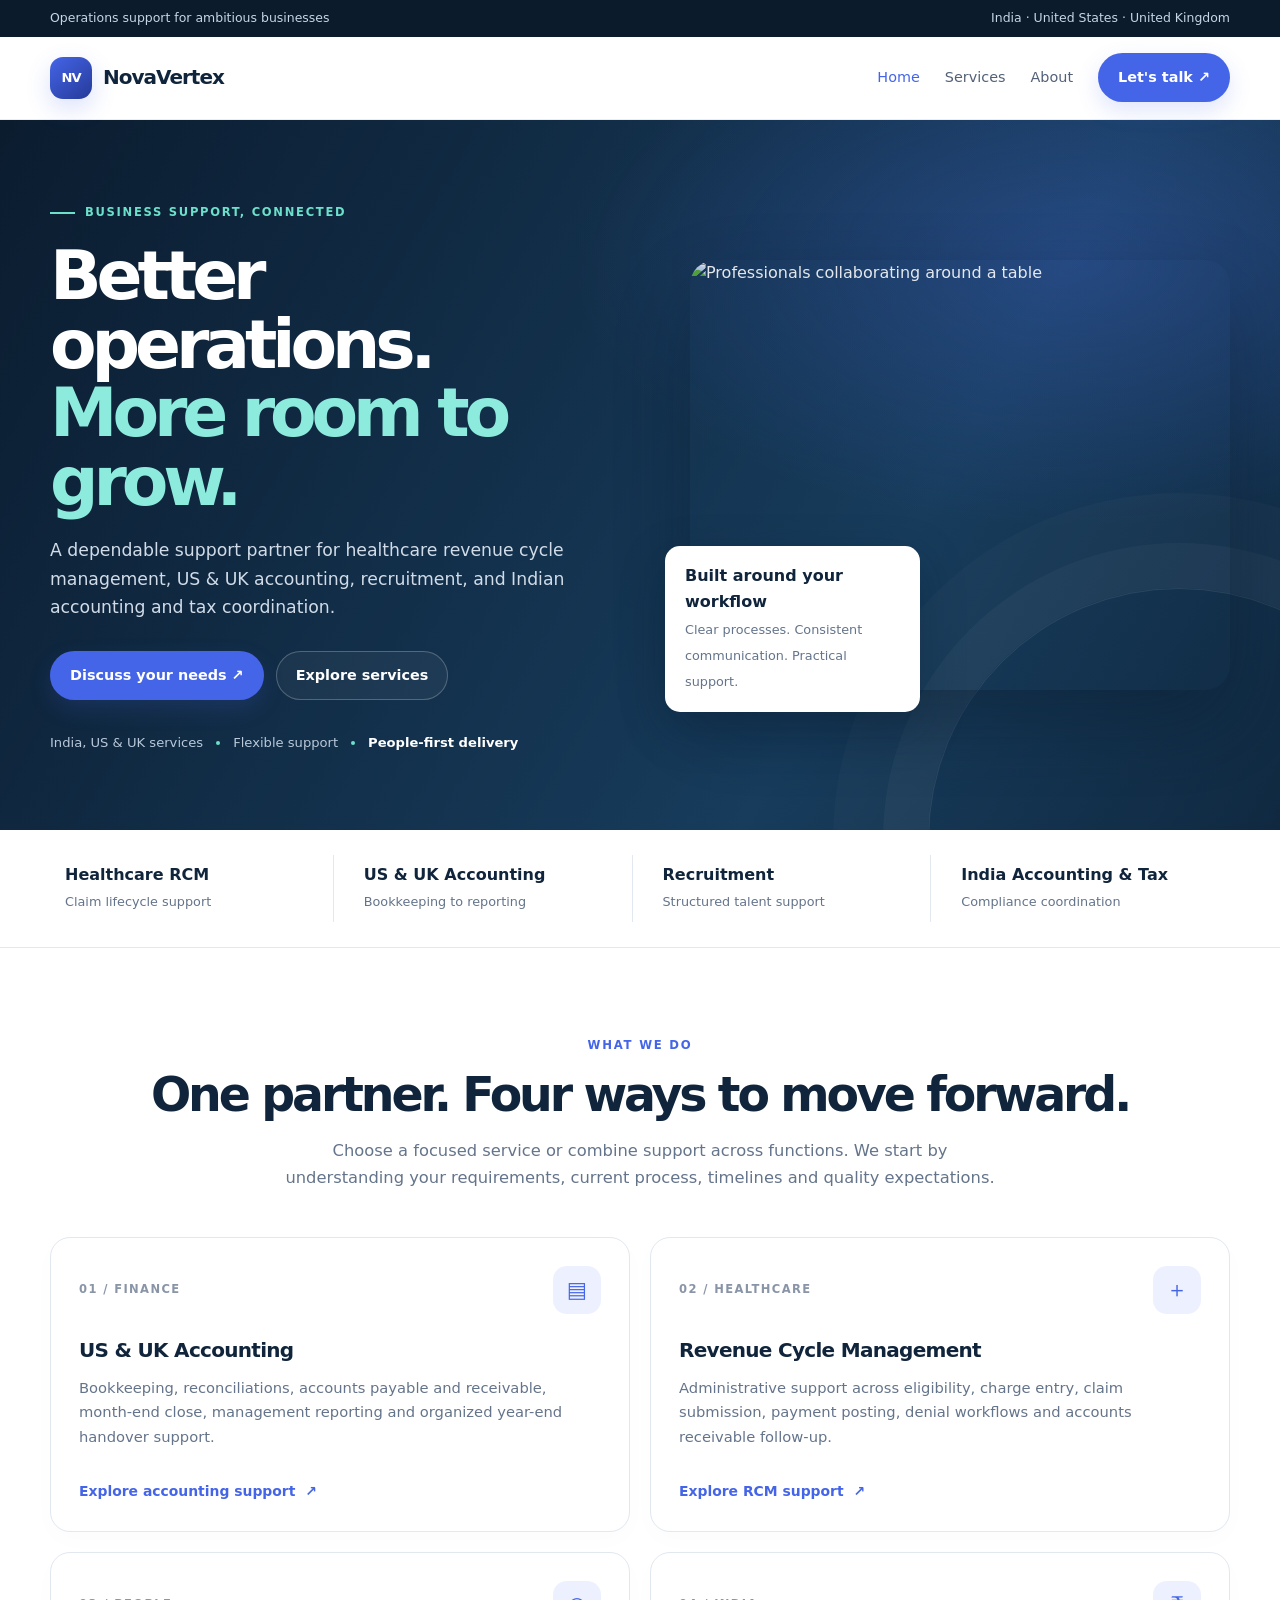
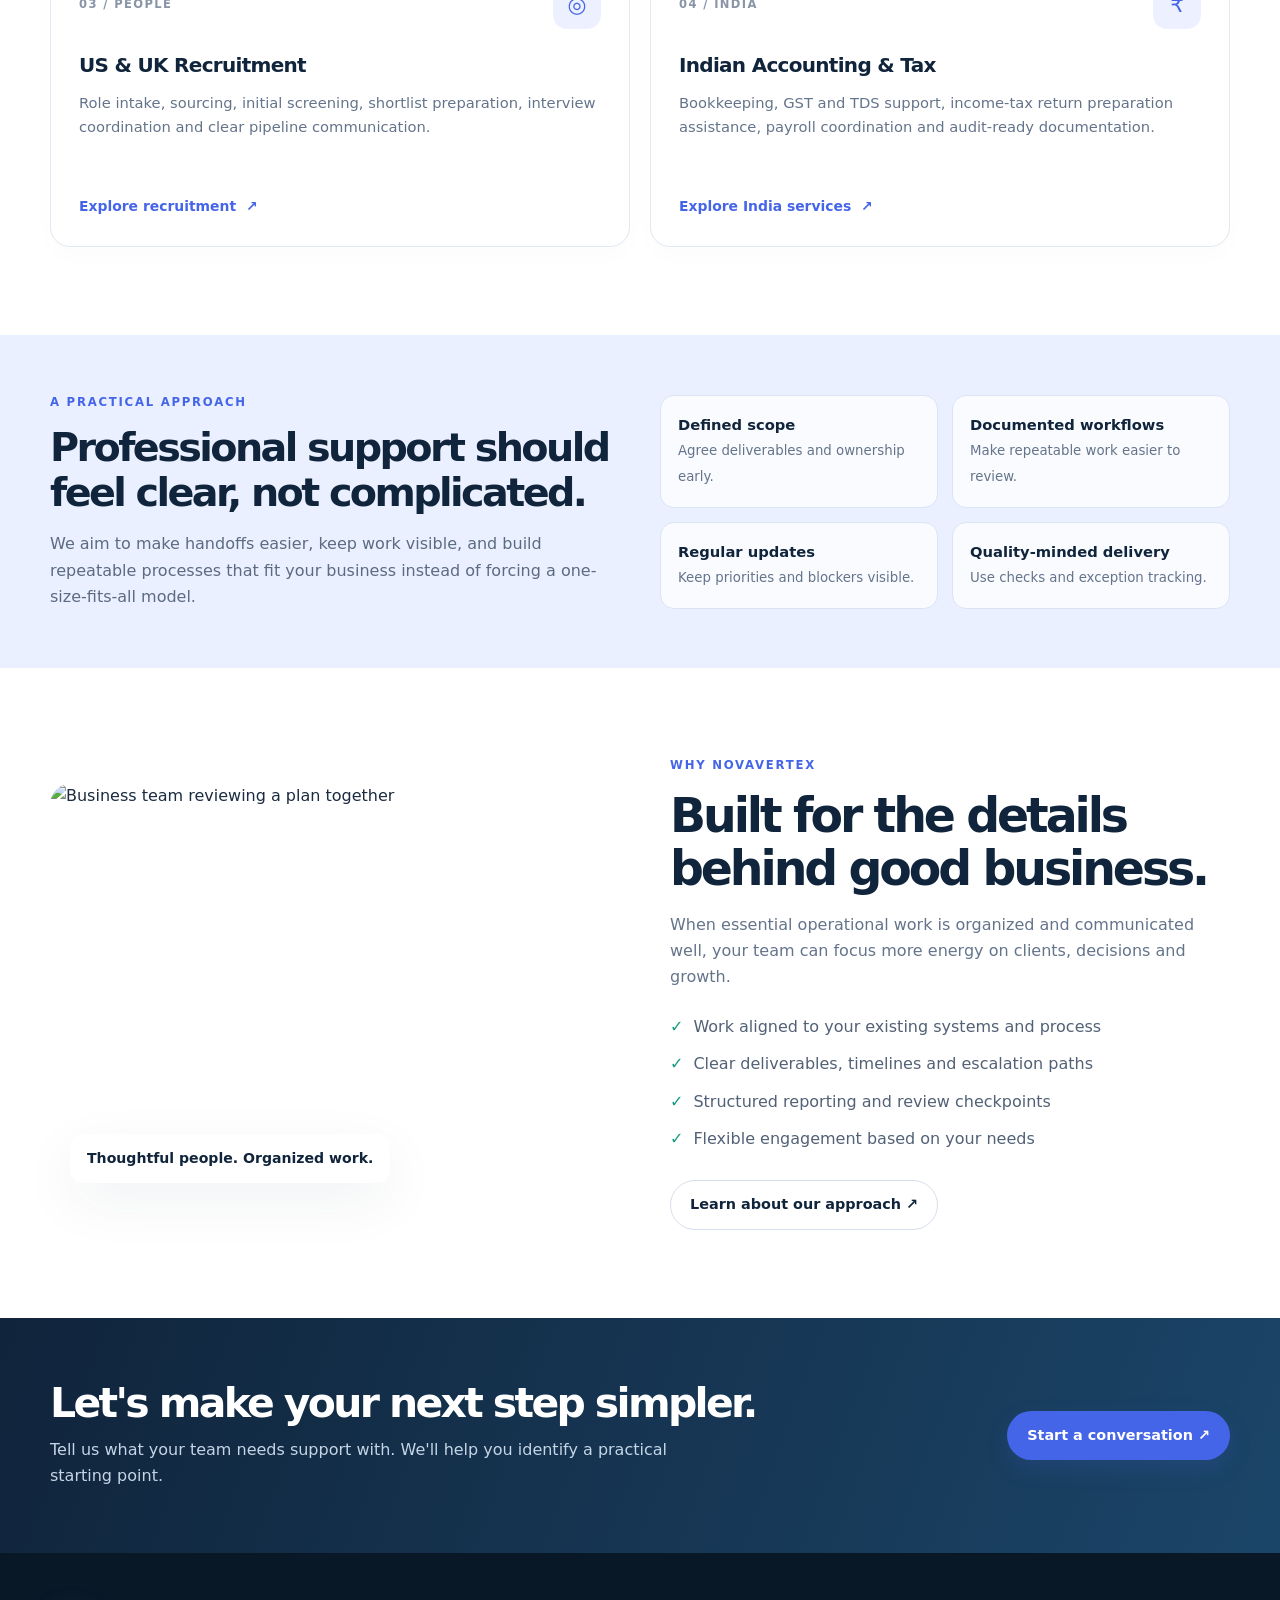
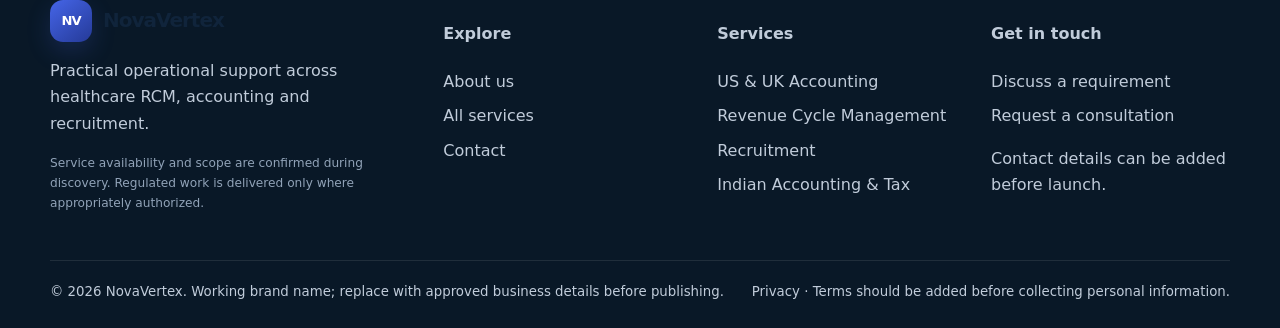
==== index.html @ 3c60eb8e "Add files via upload" ====
<!doctype html>
<html lang="en"><head><meta charset="utf-8"><meta name="viewport" content="width=device-width, initial-scale=1">
<meta name="description" content="NovaVertex supports healthcare RCM, US and UK accounting, recruitment, and Indian accounting and tax coordination."><title>Business Support Services | NovaVertex</title><link rel="stylesheet" href="styles.css"></head><body>
<div class="topbar"><div class="wrap"><span>Operations support for ambitious businesses</span><span>India · United States · United Kingdom</span></div></div>
<header><div class="wrap nav"><a class="brand" href="index.html"><span class="logo">NV</span><span>NovaVertex</span></a><nav class="navlinks" aria-label="Main navigation"><a href="index.html">Home</a><a href="services.html">Services</a><a href="about.html">About</a><a href="contact.html" class="btn btn-primary">Let's talk ↗</a></nav></div></header>
<main><section class="hero"><div class="wrap hero-grid"><div><div class="eyebrow">Business support, connected</div><h1>Better operations.<br><em>More room to grow.</em></h1><p class="hero-copy">A dependable support partner for healthcare revenue cycle management, US & UK accounting, recruitment, and Indian accounting and tax coordination.</p><div class="actions"><a class="btn btn-primary" href="contact.html">Discuss your needs ↗</a><a class="btn btn-outline" href="services.html">Explore services</a></div><div class="hero-meta"><span>India, US & UK services</span><i class="dot"></i><span>Flexible support</span><i class="dot"></i><span><b>People-first delivery</b></span></div></div><div class="hero-photo"><img src="https://images.unsplash.com/photo-1521737711867-e3b97375f902?auto=format&fit=crop&w=1200&q=85" alt="Professionals collaborating around a table"><div class="photo-card"><strong>Built around your workflow</strong><span>Clear processes. Consistent communication. Practical support.</span></div></div></div></section>
<section class="stats"><div class="wrap stats-grid"><div class="stat"><strong>Healthcare RCM</strong><span>Claim lifecycle support</span></div><div class="stat"><strong>US & UK Accounting</strong><span>Bookkeeping to reporting</span></div><div class="stat"><strong>Recruitment</strong><span>Structured talent support</span></div><div class="stat"><strong>India Accounting & Tax</strong><span>Compliance coordination</span></div></div></section>
<section class="section"><div class="wrap center"><div class="kicker">What we do</div><h2>One partner. Four ways to move forward.</h2><p class="intro">Choose a focused service or combine support across functions. We start by understanding your requirements, current process, timelines and quality expectations.</p><div class="service-grid">
<article class="service"><div class="service-top"><span class="service-num">01 / FINANCE</span><span class="service-icon">▤</span></div><h3>US & UK Accounting</h3><p>Bookkeeping, reconciliations, accounts payable and receivable, month-end close, management reporting and organized year-end handover support.</p><a href="us-uk-accounting.html">Explore accounting support <span>↗</span></a></article>
<article class="service"><div class="service-top"><span class="service-num">02 / HEALTHCARE</span><span class="service-icon">＋</span></div><h3>Revenue Cycle Management</h3><p>Administrative support across eligibility, charge entry, claim submission, payment posting, denial workflows and accounts receivable follow-up.</p><a href="rcm.html">Explore RCM support <span>↗</span></a></article>
<article class="service"><div class="service-top"><span class="service-num">03 / PEOPLE</span><span class="service-icon">◎</span></div><h3>US & UK Recruitment</h3><p>Role intake, sourcing, initial screening, shortlist preparation, interview coordination and clear pipeline communication.</p><a href="recruitment.html">Explore recruitment <span>↗</span></a></article>
<article class="service"><div class="service-top"><span class="service-num">04 / INDIA</span><span class="service-icon">₹</span></div><h3>Indian Accounting & Tax</h3><p>Bookkeeping, GST and TDS support, income-tax return preparation assistance, payroll coordination and audit-ready documentation.</p><a href="india-accounting-tax.html">Explore India services <span>↗</span></a></article>
</div></div></section>
<section class="feature-band"><div class="wrap band-grid"><div><div class="kicker">A practical approach</div><h2>Professional support should feel clear, not complicated.</h2><p>We aim to make handoffs easier, keep work visible, and build repeatable processes that fit your business instead of forcing a one-size-fits-all model.</p></div><div class="band-list"><div class="band-item"><b>Defined scope</b><small>Agree deliverables and ownership early.</small></div><div class="band-item"><b>Documented workflows</b><small>Make repeatable work easier to review.</small></div><div class="band-item"><b>Regular updates</b><small>Keep priorities and blockers visible.</small></div><div class="band-item"><b>Quality-minded delivery</b><small>Use checks and exception tracking.</small></div></div></div></section>
<section class="section"><div class="wrap split"><div class="split-photo"><img src="https://images.unsplash.com/photo-1552664730-d307ca884978?auto=format&fit=crop&w=1100&q=85" alt="Business team reviewing a plan together"><div class="photo-tag">Thoughtful people. Organized work.</div></div><div class="split-copy"><div class="kicker">Why NovaVertex</div><h2>Built for the details behind good business.</h2><p>When essential operational work is organized and communicated well, your team can focus more energy on clients, decisions and growth.</p><ul class="checks"><li><span>✓</span> Work aligned to your existing systems and process</li><li><span>✓</span> Clear deliverables, timelines and escalation paths</li><li><span>✓</span> Structured reporting and review checkpoints</li><li><span>✓</span> Flexible engagement based on your needs</li></ul><a class="btn btn-outline" href="about.html">Learn about our approach ↗</a></div></div></section></main>
<section class="cta"><div class="wrap cta-inner"><div><h2>Let's make your next step simpler.</h2><p>Tell us what your team needs support with. We'll help you identify a practical starting point.</p></div><a class="btn btn-primary" href="contact.html">Start a conversation ↗</a></div></section>
<footer><div class="wrap"><div class="footer-grid"><div><a class="brand" href="index.html"><span class="logo">NV</span><span>NovaVertex</span></a><p>Practical operational support across healthcare RCM, accounting and recruitment.</p><p class="notice">Service availability and scope are confirmed during discovery. Regulated work is delivered only where appropriately authorized.</p></div><div><h4>Explore</h4><div class="footer-links"><a href="about.html">About us</a><a href="services.html">All services</a><a href="contact.html">Contact</a></div></div><div><h4>Services</h4><div class="footer-links"><a href="us-uk-accounting.html">US & UK Accounting</a><a href="rcm.html">Revenue Cycle Management</a><a href="recruitment.html">Recruitment</a><a href="india-accounting-tax.html">Indian Accounting & Tax</a></div></div><div><h4>Get in touch</h4><div class="footer-links"><a href="contact.html">Discuss a requirement</a><a href="contact.html">Request a consultation</a></div><p>Contact details can be added before launch.</p></div></div><div class="footer-bottom"><small>© 2026 NovaVertex. Working brand name; replace with approved business details before publishing.</small><small>Privacy · Terms should be added before collecting personal information.</small></div></div></footer>
<script>
document.querySelectorAll('a').forEach(a=>{if(a.getAttribute('href')==='index.html')a.classList.add('active')});
const form=document.querySelector('[data-demo-form]'); if(form)form.addEventListener('submit',e=>{e.preventDefault();document.getElementById('form-status').style.display='block';document.getElementById('form-status').textContent='This preview form is not connected yet, so your message has not been sent. Before launch, connect a free form endpoint and update the contact details.';form.reset();});
</script></body></html>
---- styles.css ----
:root{--navy:#10243b;--navy2:#183b59;--blue:#4565e8;--mint:#6ce0cb;--ink:#1b2b40;--muted:#64748b;--pale:#f4f7fb;--line:#e1e8f0;--white:#fff;--shadow:0 18px 55px #132b4510}
*{box-sizing:border-box}html{scroll-behavior:smooth}body{margin:0;font-family:Inter,ui-sans-serif,system-ui,-apple-system,"Segoe UI",sans-serif;color:var(--ink);line-height:1.65;background:#fff}a{color:inherit;text-decoration:none}img{display:block;max-width:100%}.wrap{width:min(1180px,calc(100% - 42px));margin:auto}
.topbar{background:#0b1b2c;color:#c7d5e4;font-size:.78rem;padding:8px 0}.topbar .wrap{display:flex;justify-content:space-between;gap:15px;flex-wrap:wrap}
header{position:sticky;top:0;z-index:20;background:#ffffffef;backdrop-filter:blur(14px);border-bottom:1px solid #e9eef4}.nav{height:82px;display:flex;align-items:center;justify-content:space-between;gap:24px}.brand{display:flex;align-items:center;gap:11px;font-size:1.25rem;font-weight:900;letter-spacing:-.05em;color:var(--navy)}.logo{width:42px;height:42px;display:grid;place-items:center;border-radius:13px;background:linear-gradient(140deg,var(--blue),#253a98);color:#fff;font-size:.82rem;box-shadow:0 9px 24px #4565e833}.navlinks{display:flex;align-items:center;gap:25px;font-size:.9rem;color:#536178}.navlinks a:hover,.navlinks a.active{color:var(--blue)}.btn{display:inline-flex;justify-content:center;align-items:center;gap:10px;padding:12px 19px;border-radius:999px;border:1px solid transparent;font-size:.9rem;font-weight:800;transition:.2s;cursor:pointer}.btn-primary{background:var(--blue);color:#fff;box-shadow:0 9px 22px #4565e82b}.btn-primary:hover{background:#354fc9;transform:translateY(-1px)}.btn-outline{border-color:#d6dfeb;background:#fff;color:var(--navy)}.btn-outline:hover{border-color:#9baed0}.mobile-menu{display:none}
.hero{background:radial-gradient(ellipse at 84% 20%,#4d6eea45,transparent 33%),linear-gradient(120deg,#0b1c2f,#173c5c 68%,#102941);color:#fff;position:relative;overflow:hidden}.hero:after{content:"";position:absolute;width:500px;height:500px;border:1px solid #ffffff18;border-radius:50%;right:-150px;bottom:-260px;box-shadow:0 0 0 45px #ffffff08,0 0 0 95px #ffffff05}.hero-grid{position:relative;z-index:1;display:grid;grid-template-columns:1.04fr .96fr;gap:55px;align-items:center;min-height:590px;padding:76px 0}.eyebrow{display:inline-flex;align-items:center;gap:10px;text-transform:uppercase;letter-spacing:.15em;font-weight:900;font-size:.72rem;color:var(--mint)}.eyebrow:before{content:"";height:2px;width:25px;background:var(--mint)}h1{font-size:clamp(2.9rem,5.3vw,5rem);line-height:1.01;letter-spacing:-.075em;margin:20px 0;max-width:720px}h1 em{font-style:normal;color:#8cebdc}.hero-copy{font-size:1.08rem;max-width:590px;color:#d1dce8;margin:0 0 29px}.actions{display:flex;gap:12px;flex-wrap:wrap}.hero .btn-outline{background:#ffffff0c;color:#fff;border-color:#ffffff3c}.hero .btn-outline:hover{background:#ffffff17}.hero-meta{display:flex;gap:13px;align-items:center;flex-wrap:wrap;color:#b9c9da;font-size:.82rem;margin-top:32px}.hero-meta b{color:#fff}.dot{width:4px;height:4px;background:var(--mint);border-radius:50%}.hero-photo{position:relative}.hero-photo img{width:100%;height:430px;object-fit:cover;border-radius:25px;opacity:.88;box-shadow:0 30px 80px #07162966}.photo-card{position:absolute;bottom:-22px;left:-25px;background:#fff;color:var(--ink);padding:17px 20px;border-radius:15px;box-shadow:0 15px 45px #06162942;max-width:255px}.photo-card strong{display:block;color:var(--navy);font-size:1rem}.photo-card span{font-size:.8rem;color:var(--muted)}
.page-hero{background:linear-gradient(115deg,#10243b,#1b4568);color:#fff;padding:75px 0 80px;position:relative;overflow:hidden}.page-hero:after{content:"";position:absolute;right:-80px;top:-180px;width:440px;height:440px;border-radius:50%;border:1px solid #ffffff18;box-shadow:0 0 0 45px #ffffff06,0 0 0 95px #ffffff04}.page-hero .wrap{position:relative;z-index:1}.page-hero h1{font-size:clamp(2.5rem,4.5vw,4.1rem);max-width:850px}.page-hero p{max-width:730px;color:#cbd8e6;font-size:1.08rem}.crumb{font-size:.8rem;color:#9fb3c9;margin-bottom:17px}.crumb a{color:#fff}
.section{padding:88px 0}.soft{background:var(--pale)}.center{text-align:center}.kicker{font-size:.73rem;text-transform:uppercase;letter-spacing:.15em;font-weight:900;color:var(--blue)}h2{font-size:clamp(2rem,3.7vw,3.1rem);line-height:1.12;letter-spacing:-.065em;color:var(--navy);margin:13px 0 17px}h3{letter-spacing:-.035em;color:var(--navy)}.intro{max-width:710px;margin:0 auto 45px;color:var(--muted);font-size:1.02rem}.service-grid{display:grid;grid-template-columns:repeat(2,1fr);gap:20px;text-align:left}.service{border:1px solid var(--line);border-radius:20px;background:#fff;padding:28px;transition:.22s;display:flex;flex-direction:column;min-height:295px;box-shadow:0 8px 26px #152b4404}.service:hover{transform:translateY(-4px);border-color:#c6d2ea;box-shadow:var(--shadow)}.service-top{display:flex;justify-content:space-between;align-items:center}.service-num{font-size:.72rem;letter-spacing:.12em;color:#8995a7;font-weight:900}.service-icon{height:48px;width:48px;border-radius:14px;background:#edf1ff;color:var(--blue);display:grid;place-items:center;font-size:1.35rem}.service h3{font-size:1.25rem;margin:20px 0 9px}.service p{font-size:.92rem;color:var(--muted);margin:0 0 18px}.service a{margin-top:auto;color:var(--blue);font-size:.87rem;font-weight:850}.service a span{margin-left:5px}
.stats{border-bottom:1px solid var(--line);background:#fff}.stats-grid{display:grid;grid-template-columns:repeat(4,1fr);gap:15px;padding:25px 0}.stat{padding:7px 15px;border-right:1px solid var(--line)}.stat:last-child{border:0}.stat strong{display:block;font-size:1rem;color:var(--navy)}.stat span{font-size:.8rem;color:var(--muted)}
.split{display:grid;grid-template-columns:1fr 1fr;gap:60px;align-items:center}.split-photo{position:relative}.split-photo img{width:100%;height:420px;object-fit:cover;border-radius:22px}.photo-tag{position:absolute;bottom:20px;left:20px;background:#fff;border-radius:13px;padding:13px 17px;box-shadow:var(--shadow);font-weight:800;color:var(--navy);font-size:.88rem}.split-copy p{color:var(--muted)}.checks{padding:0;list-style:none;display:grid;gap:11px;margin:23px 0 28px}.checks li{display:flex;gap:10px;color:#526176}.checks span{color:#159a83;font-weight:900}
.feature-band{background:#eaf0ff;padding:58px 0}.band-grid{display:grid;grid-template-columns:1fr 1fr;gap:40px;align-items:center}.feature-band h2{font-size:clamp(1.8rem,3.1vw,2.6rem)}.feature-band p{color:#5c6b80;margin:0}.band-list{display:grid;grid-template-columns:1fr 1fr;gap:14px}.band-item{background:#ffffffb8;border:1px solid #dbe4f5;border-radius:14px;padding:17px}.band-item b{display:block;color:var(--navy);font-size:.92rem}.band-item small{color:#65748a}
.process{display:grid;grid-template-columns:repeat(3,1fr);gap:25px;margin-top:40px;text-align:left}.process-item{border-top:1px solid #dce4ef;padding-top:20px}.process-item .number{color:var(--blue);font-size:.74rem;font-weight:900;letter-spacing:.13em}.process-item h3{margin:9px 0}.process-item p{color:var(--muted);font-size:.91rem;margin:0}
.detail-layout{display:grid;grid-template-columns:1.15fr .85fr;gap:48px;align-items:start}.detail-main p{color:var(--muted)}.detail-main h2{font-size:2rem;margin-top:34px}.detail-side{position:sticky;top:110px;border:1px solid var(--line);border-radius:20px;padding:26px;background:#fff;box-shadow:var(--shadow)}.detail-side h3{margin-top:0}.detail-side p{font-size:.9rem;color:var(--muted)}.detail-side .btn{width:100%}.deliverables{display:grid;grid-template-columns:1fr 1fr;gap:12px;margin-top:22px}.deliverable{border:1px solid var(--line);border-radius:13px;padding:15px;font-size:.87rem;color:#526176}.deliverable b{display:block;color:var(--navy);margin-bottom:3px}
.cta{background:linear-gradient(110deg,#10243b,#1b4568);padding:63px 0;color:#fff}.cta-inner{display:flex;align-items:center;justify-content:space-between;gap:35px}.cta h2{color:#fff;margin:0 0 10px;font-size:clamp(1.9rem,3.2vw,2.7rem)}.cta p{color:#c5d5e5;margin:0;max-width:680px}
.contact-grid{display:grid;grid-template-columns:.8fr 1.2fr;gap:52px;align-items:start}.contact-intro{color:var(--muted)}.contact-points{display:grid;gap:12px;margin-top:25px}.contact-point{display:flex;gap:11px;align-items:center;color:#506077;font-size:.91rem}.contact-point i{font-style:normal;width:36px;height:36px;border-radius:11px;background:#edf1ff;color:var(--blue);display:grid;place-items:center}.form{border:1px solid var(--line);border-radius:19px;padding:27px;box-shadow:0 16px 45px #17243a08}.row{display:grid;grid-template-columns:1fr 1fr;gap:14px}.field{display:flex;flex-direction:column;gap:7px;margin-bottom:15px}.field label{font-size:.81rem;font-weight:800;color:#40516a}.field input,.field select,.field textarea{width:100%;font:inherit;color:var(--ink);border:1px solid #dbe2ec;border-radius:10px;padding:12px 13px;background:#fff}.field textarea{min-height:120px;resize:vertical}.field input:focus,.field select:focus,.field textarea:focus{outline:2px solid #4565e82b;border-color:var(--blue)}.form-note{font-size:.77rem;color:#7b8798;margin:12px 0 0}.status{display:none;padding:12px;border-radius:10px;background:#e7f8f3;color:#176c5e;margin-top:13px;font-size:.9rem}
.faq{max-width:850px;margin:35px auto 0}.faq details{border-bottom:1px solid var(--line);padding:18px 0}.faq summary{cursor:pointer;color:var(--navy);font-weight:800}.faq details p{color:var(--muted);margin-bottom:0}
footer{background:#091827;color:#c1ccda;padding:47px 0 25px}.footer-grid{display:grid;grid-template-columns:1.5fr 1fr 1fr 1fr;gap:35px;padding-bottom:35px}.footer .brand{color:#fff}.footer p,.footer a{font-size:.86rem;color:#aebdcd}.footer h4{font-size:.82rem;text-transform:uppercase;letter-spacing:.1em;color:#fff;margin:0 0 15px}.footer-links{display:grid;gap:8px}.footer a:hover{color:#fff}.footer-bottom{border-top:1px solid #ffffff18;padding-top:20px;display:flex;justify-content:space-between;gap:20px;flex-wrap:wrap}.footer small{color:#93a5b8}.notice{font-size:.76rem;color:#91a3b8;max-width:700px}
@media(max-width:900px){.navlinks{gap:13px}.navlinks a:not(.btn){display:none}.hero-grid{grid-template-columns:1fr;gap:35px;padding:58px 0}.hero-photo img{height:360px}.split,.band-grid,.contact-grid,.detail-layout{grid-template-columns:1fr;gap:32px}.detail-side{position:static}.footer-grid{grid-template-columns:1fr 1fr}.stats-grid{grid-template-columns:1fr 1fr}.stat:nth-child(2){border-right:0}.process{gap:18px}}
@media(max-width:580px){.wrap{width:calc(100% - 30px)}.nav{height:70px}.navlinks .btn{padding:10px 13px;font-size:.8rem}.topbar .wrap{justify-content:center;text-align:center}.hero-grid{padding:48px 0 58px}h1{font-size:2.8rem}.hero-copy{font-size:1rem}.hero-photo img{height:285px}.photo-card{left:8px;bottom:-22px}.section{padding:65px 0}.service-grid,.process,.deliverables{grid-template-columns:1fr}.service{min-height:0}.band-list{grid-template-columns:1fr 1fr}.cta-inner{align-items:flex-start;flex-direction:column}.row{grid-template-columns:1fr;gap:0}.form{padding:20px}.footer-grid{grid-template-columns:1fr 1fr}.footer-grid>div:first-child{grid-column:1/-1}.page-hero{padding:54px 0}.page-hero h1{font-size:2.65rem}.split-photo img{height:300px}}
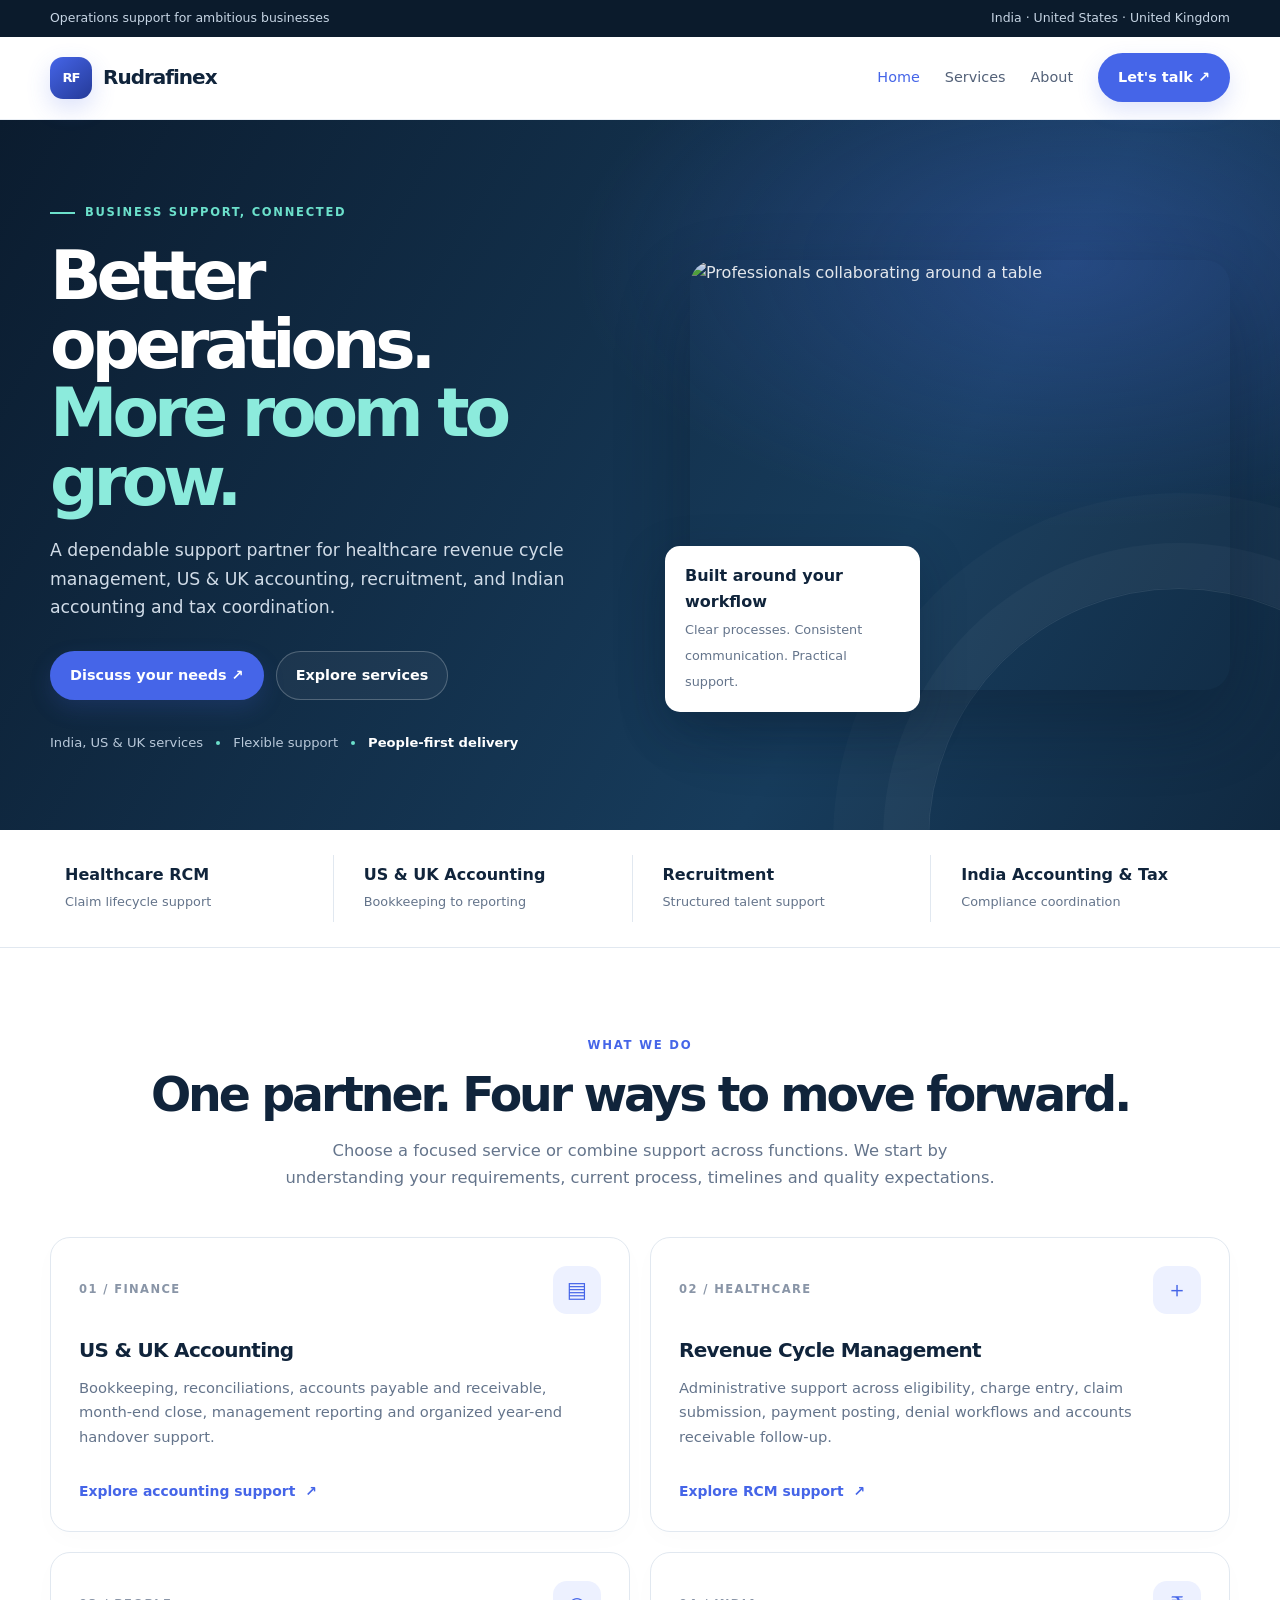
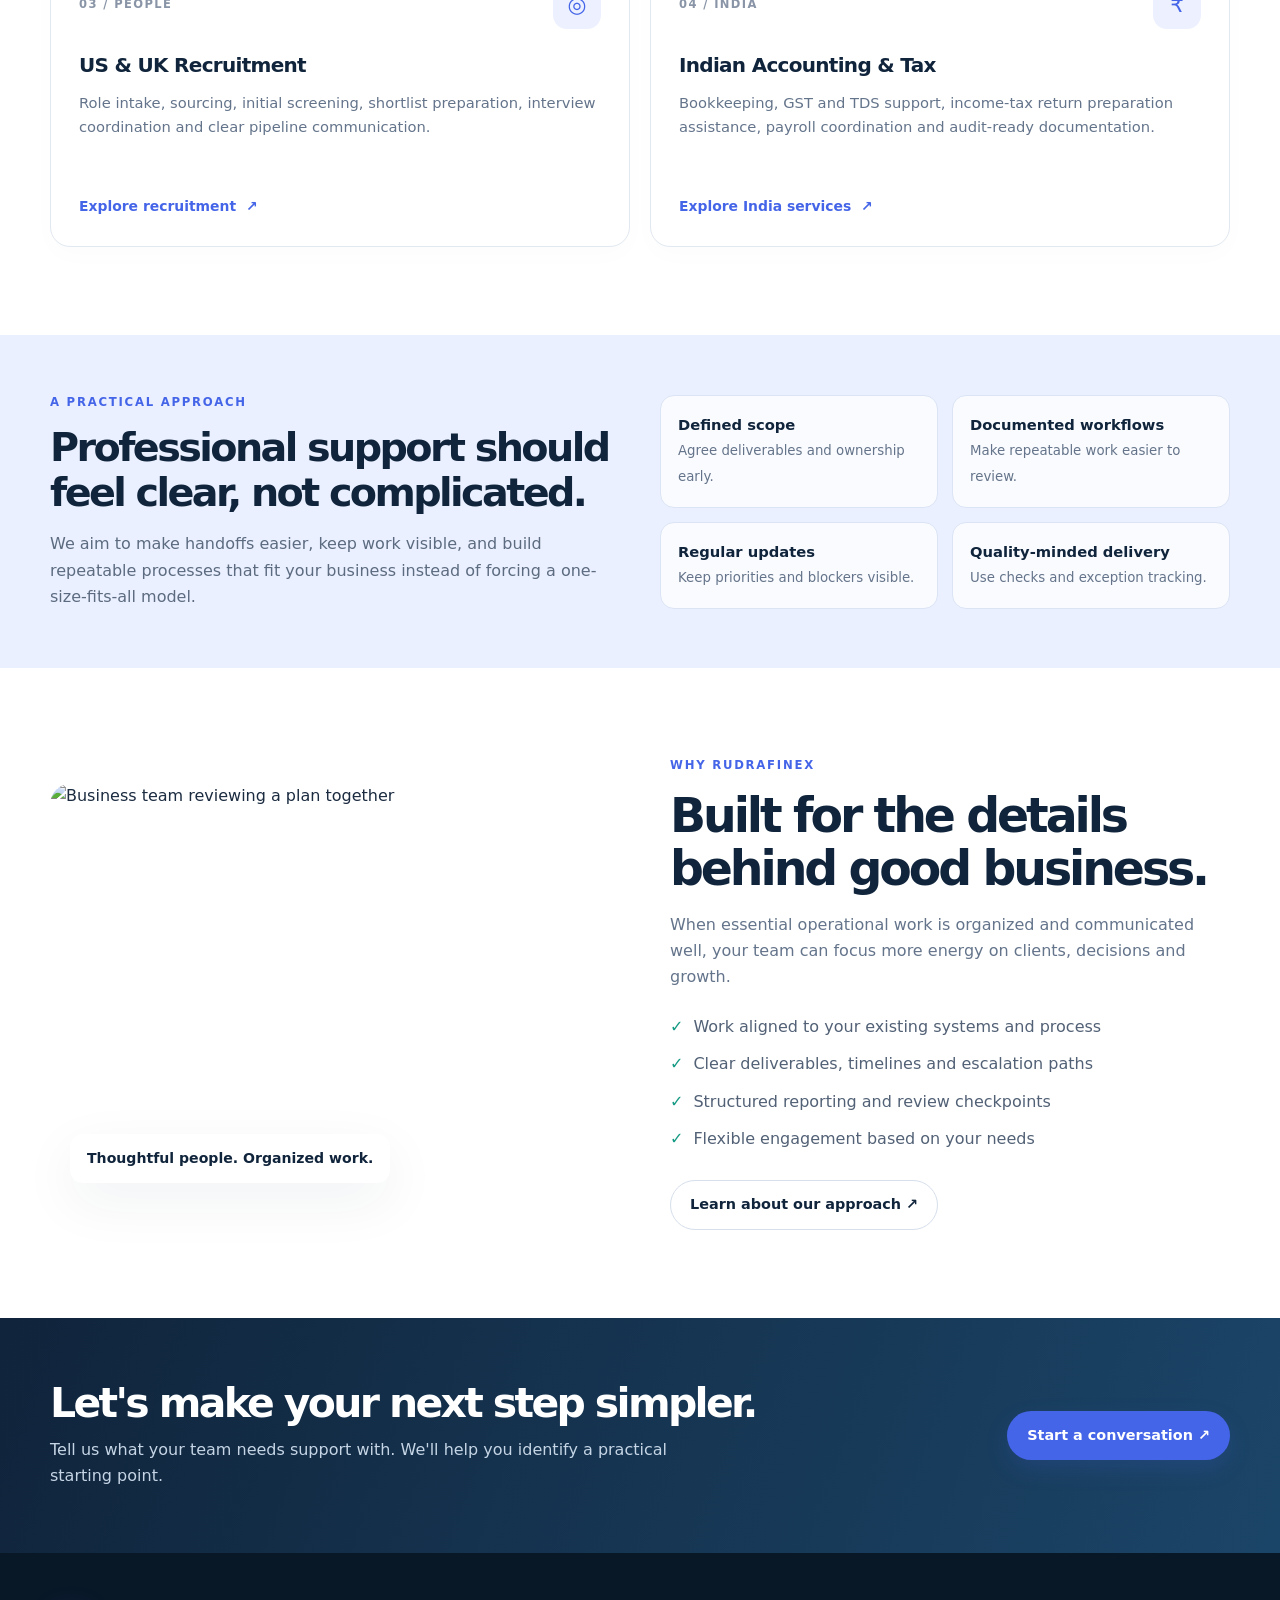
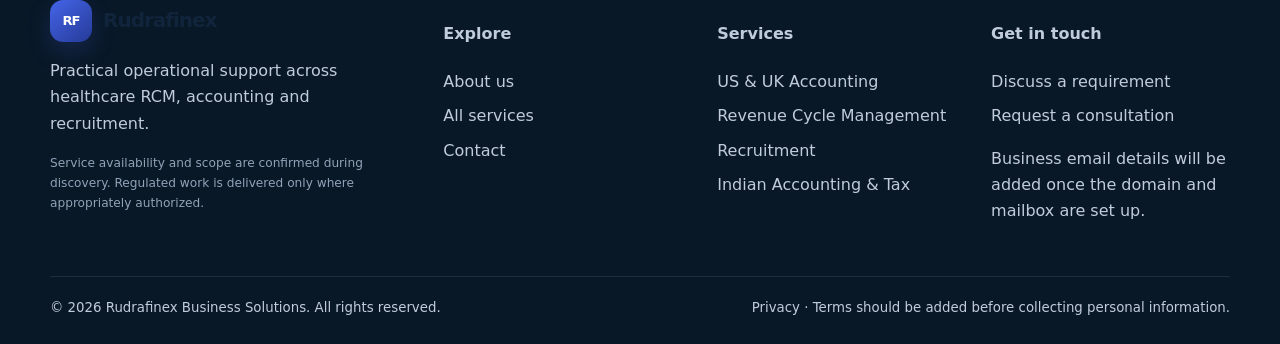
==== commit 32e7d037: "Add files via upload" ====
--- a/index.html
+++ b/index.html
@@ -1,8 +1,8 @@
 <!doctype html>
 <html lang="en"><head><meta charset="utf-8"><meta name="viewport" content="width=device-width, initial-scale=1">
-<meta name="description" content="NovaVertex supports healthcare RCM, US and UK accounting, recruitment, and Indian accounting and tax coordination."><title>Business Support Services | NovaVertex</title><link rel="stylesheet" href="styles.css"></head><body>
+<meta name="description" content="Rudrafinex supports healthcare RCM, US and UK accounting, recruitment, and Indian accounting and tax coordination."><title>Rudrafinex Business Solutions | Accounting, RCM & Recruitment</title><link rel="stylesheet" href="styles.css"></head><body>
 <div class="topbar"><div class="wrap"><span>Operations support for ambitious businesses</span><span>India · United States · United Kingdom</span></div></div>
-<header><div class="wrap nav"><a class="brand" href="index.html"><span class="logo">NV</span><span>NovaVertex</span></a><nav class="navlinks" aria-label="Main navigation"><a href="index.html">Home</a><a href="services.html">Services</a><a href="about.html">About</a><a href="contact.html" class="btn btn-primary">Let's talk ↗</a></nav></div></header>
+<header><div class="wrap nav"><a class="brand" href="index.html"><span class="logo">RF</span><span>Rudrafinex</span></a><nav class="navlinks" aria-label="Main navigation"><a href="index.html">Home</a><a href="services.html">Services</a><a href="about.html">About</a><a href="contact.html" class="btn btn-primary">Let's talk ↗</a></nav></div></header>
 <main><section class="hero"><div class="wrap hero-grid"><div><div class="eyebrow">Business support, connected</div><h1>Better operations.<br><em>More room to grow.</em></h1><p class="hero-copy">A dependable support partner for healthcare revenue cycle management, US & UK accounting, recruitment, and Indian accounting and tax coordination.</p><div class="actions"><a class="btn btn-primary" href="contact.html">Discuss your needs ↗</a><a class="btn btn-outline" href="services.html">Explore services</a></div><div class="hero-meta"><span>India, US & UK services</span><i class="dot"></i><span>Flexible support</span><i class="dot"></i><span><b>People-first delivery</b></span></div></div><div class="hero-photo"><img src="https://images.unsplash.com/photo-1521737711867-e3b97375f902?auto=format&fit=crop&w=1200&q=85" alt="Professionals collaborating around a table"><div class="photo-card"><strong>Built around your workflow</strong><span>Clear processes. Consistent communication. Practical support.</span></div></div></div></section>
 <section class="stats"><div class="wrap stats-grid"><div class="stat"><strong>Healthcare RCM</strong><span>Claim lifecycle support</span></div><div class="stat"><strong>US & UK Accounting</strong><span>Bookkeeping to reporting</span></div><div class="stat"><strong>Recruitment</strong><span>Structured talent support</span></div><div class="stat"><strong>India Accounting & Tax</strong><span>Compliance coordination</span></div></div></section>
 <section class="section"><div class="wrap center"><div class="kicker">What we do</div><h2>One partner. Four ways to move forward.</h2><p class="intro">Choose a focused service or combine support across functions. We start by understanding your requirements, current process, timelines and quality expectations.</p><div class="service-grid">
@@ -12,9 +12,9 @@
 <article class="service"><div class="service-top"><span class="service-num">04 / INDIA</span><span class="service-icon">₹</span></div><h3>Indian Accounting & Tax</h3><p>Bookkeeping, GST and TDS support, income-tax return preparation assistance, payroll coordination and audit-ready documentation.</p><a href="india-accounting-tax.html">Explore India services <span>↗</span></a></article>
 </div></div></section>
 <section class="feature-band"><div class="wrap band-grid"><div><div class="kicker">A practical approach</div><h2>Professional support should feel clear, not complicated.</h2><p>We aim to make handoffs easier, keep work visible, and build repeatable processes that fit your business instead of forcing a one-size-fits-all model.</p></div><div class="band-list"><div class="band-item"><b>Defined scope</b><small>Agree deliverables and ownership early.</small></div><div class="band-item"><b>Documented workflows</b><small>Make repeatable work easier to review.</small></div><div class="band-item"><b>Regular updates</b><small>Keep priorities and blockers visible.</small></div><div class="band-item"><b>Quality-minded delivery</b><small>Use checks and exception tracking.</small></div></div></div></section>
-<section class="section"><div class="wrap split"><div class="split-photo"><img src="https://images.unsplash.com/photo-1552664730-d307ca884978?auto=format&fit=crop&w=1100&q=85" alt="Business team reviewing a plan together"><div class="photo-tag">Thoughtful people. Organized work.</div></div><div class="split-copy"><div class="kicker">Why NovaVertex</div><h2>Built for the details behind good business.</h2><p>When essential operational work is organized and communicated well, your team can focus more energy on clients, decisions and growth.</p><ul class="checks"><li><span>✓</span> Work aligned to your existing systems and process</li><li><span>✓</span> Clear deliverables, timelines and escalation paths</li><li><span>✓</span> Structured reporting and review checkpoints</li><li><span>✓</span> Flexible engagement based on your needs</li></ul><a class="btn btn-outline" href="about.html">Learn about our approach ↗</a></div></div></section></main>
+<section class="section"><div class="wrap split"><div class="split-photo"><img src="https://images.unsplash.com/photo-1552664730-d307ca884978?auto=format&fit=crop&w=1100&q=85" alt="Business team reviewing a plan together"><div class="photo-tag">Thoughtful people. Organized work.</div></div><div class="split-copy"><div class="kicker">Why Rudrafinex</div><h2>Built for the details behind good business.</h2><p>When essential operational work is organized and communicated well, your team can focus more energy on clients, decisions and growth.</p><ul class="checks"><li><span>✓</span> Work aligned to your existing systems and process</li><li><span>✓</span> Clear deliverables, timelines and escalation paths</li><li><span>✓</span> Structured reporting and review checkpoints</li><li><span>✓</span> Flexible engagement based on your needs</li></ul><a class="btn btn-outline" href="about.html">Learn about our approach ↗</a></div></div></section></main>
 <section class="cta"><div class="wrap cta-inner"><div><h2>Let's make your next step simpler.</h2><p>Tell us what your team needs support with. We'll help you identify a practical starting point.</p></div><a class="btn btn-primary" href="contact.html">Start a conversation ↗</a></div></section>
-<footer><div class="wrap"><div class="footer-grid"><div><a class="brand" href="index.html"><span class="logo">NV</span><span>NovaVertex</span></a><p>Practical operational support across healthcare RCM, accounting and recruitment.</p><p class="notice">Service availability and scope are confirmed during discovery. Regulated work is delivered only where appropriately authorized.</p></div><div><h4>Explore</h4><div class="footer-links"><a href="about.html">About us</a><a href="services.html">All services</a><a href="contact.html">Contact</a></div></div><div><h4>Services</h4><div class="footer-links"><a href="us-uk-accounting.html">US & UK Accounting</a><a href="rcm.html">Revenue Cycle Management</a><a href="recruitment.html">Recruitment</a><a href="india-accounting-tax.html">Indian Accounting & Tax</a></div></div><div><h4>Get in touch</h4><div class="footer-links"><a href="contact.html">Discuss a requirement</a><a href="contact.html">Request a consultation</a></div><p>Contact details can be added before launch.</p></div></div><div class="footer-bottom"><small>© 2026 NovaVertex. Working brand name; replace with approved business details before publishing.</small><small>Privacy · Terms should be added before collecting personal information.</small></div></div></footer>
+<footer><div class="wrap"><div class="footer-grid"><div><a class="brand" href="index.html"><span class="logo">RF</span><span>Rudrafinex</span></a><p>Practical operational support across healthcare RCM, accounting and recruitment.</p><p class="notice">Service availability and scope are confirmed during discovery. Regulated work is delivered only where appropriately authorized.</p></div><div><h4>Explore</h4><div class="footer-links"><a href="about.html">About us</a><a href="services.html">All services</a><a href="contact.html">Contact</a></div></div><div><h4>Services</h4><div class="footer-links"><a href="us-uk-accounting.html">US & UK Accounting</a><a href="rcm.html">Revenue Cycle Management</a><a href="recruitment.html">Recruitment</a><a href="india-accounting-tax.html">Indian Accounting & Tax</a></div></div><div><h4>Get in touch</h4><div class="footer-links"><a href="contact.html">Discuss a requirement</a><a href="contact.html">Request a consultation</a></div><p>Business email details will be added once the domain and mailbox are set up.</p></div></div><div class="footer-bottom"><small>© 2026 Rudrafinex Business Solutions. All rights reserved.</small><small>Privacy · Terms should be added before collecting personal information.</small></div></div></footer>
 <script>
 document.querySelectorAll('a').forEach(a=>{if(a.getAttribute('href')==='index.html')a.classList.add('active')});
 const form=document.querySelector('[data-demo-form]'); if(form)form.addEventListener('submit',e=>{e.preventDefault();document.getElementById('form-status').style.display='block';document.getElementById('form-status').textContent='This preview form is not connected yet, so your message has not been sent. Before launch, connect a free form endpoint and update the contact details.';form.reset();});
